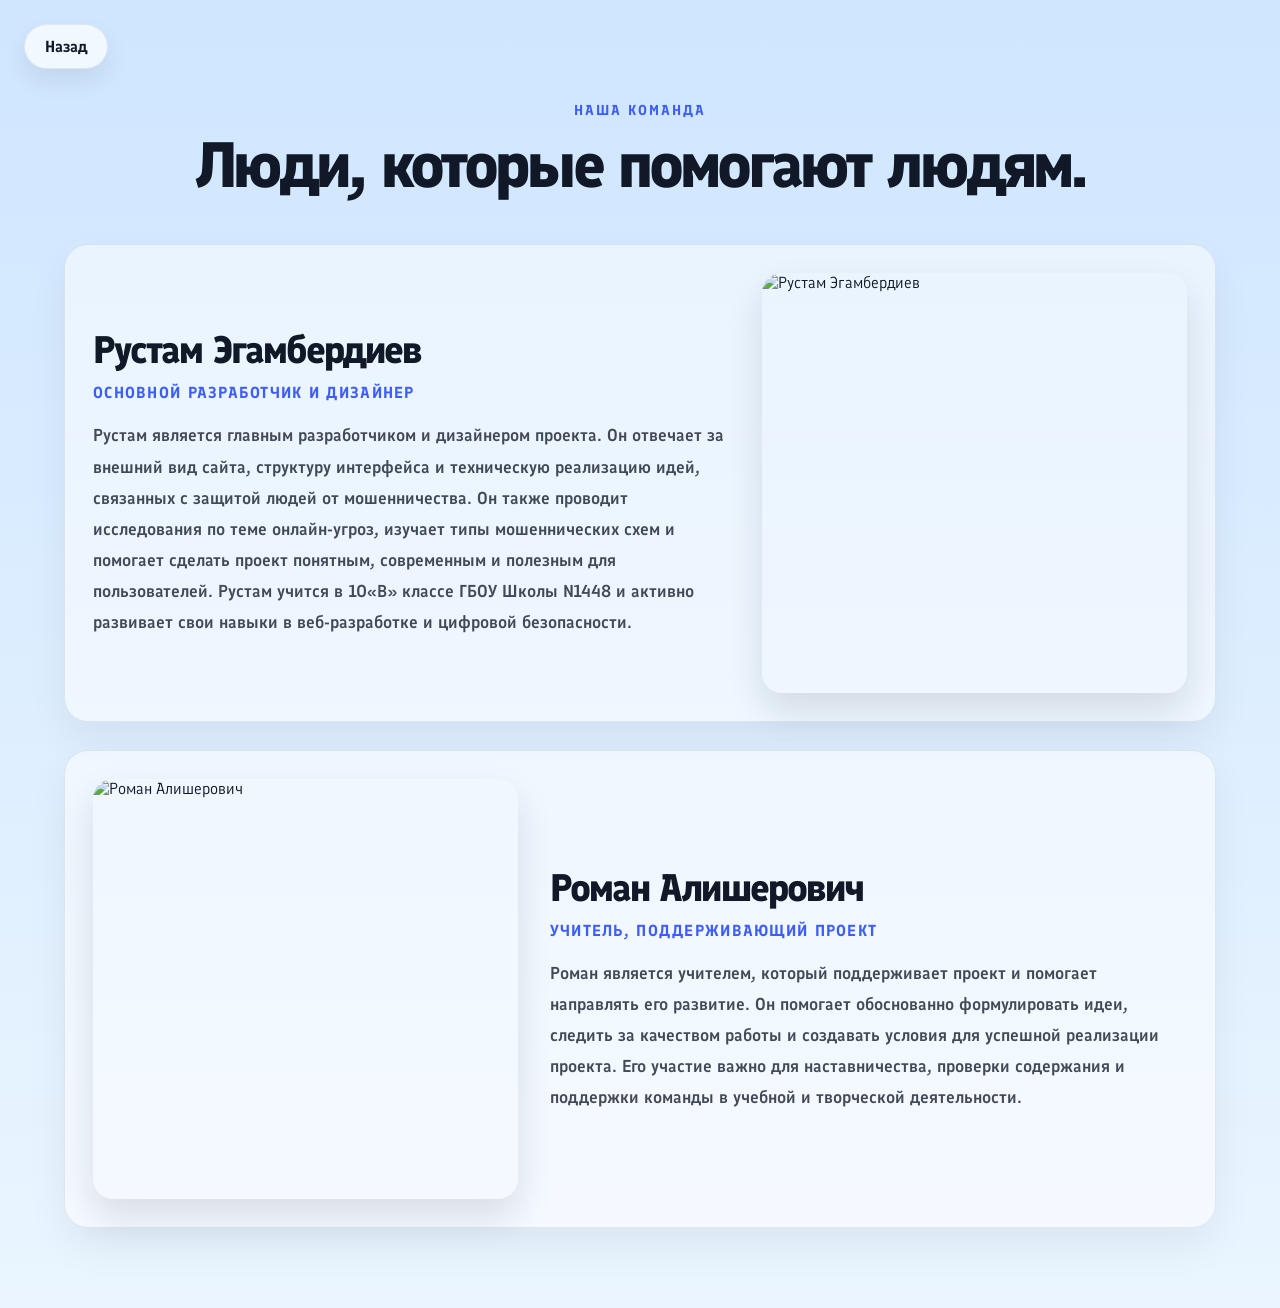
==== about.html @ c6524127 "v0.1" ====
<!DOCTYPE html>
<html lang="en">
<head>
    <meta charset="UTF-8">
    <meta name="viewport" content="width=device-width, initial-scale=1.0">
    <title>About us</title>
    <link rel="stylesheet" href="style.css">
    <link rel="shortcut icon" href="images/favicon.svg" type="image/x-icon">
    <style>
        body {
            margin: 0;
            min-height: 100vh;
            font-family: "MyFont", sans-serif;
            background: linear-gradient(180deg, #cfe6ff 0%, #eaf5ff 100%);
            color: #111827;
        }

        .topbar {
            position: absolute;
            top: 24px;
            left: 24px;
            z-index: 10;
        }

        .back-btn {
            display: inline-flex;
            align-items: center;
            justify-content: center;
            text-decoration: none;
            background: rgba(255,255,255,0.7);
            color: #111827;
            border: 1px solid rgba(17, 24, 39, 0.08);
            border-radius: 999px;
            padding: 12px 20px;
            font-weight: 700;
            box-shadow: 0 12px 24px rgba(17, 24, 39, 0.08);
        }

        .about-page {
            max-width: 1200px;
            margin: 0 auto;
            padding: 100px 24px 80px;
        }

        .about-header {
            text-align: center;
            margin-bottom: 48px;
        }

        .about-kicker {
            display: inline-block;
            font-size: 0.9rem;
            letter-spacing: 0.14em;
            text-transform: uppercase;
            color: #3d5dff;
            font-weight: 700;
            margin-bottom: 16px;
        }

        .about-title {
            font-size: clamp(2.5rem, 5vw, 5rem);
            font-weight: 800;
            letter-spacing: -0.06em;
            line-height: 0.95;
            margin: 0;
        }

        .team-list {
            display: grid;
            gap: 28px;
        }

        .person-card {
            display: grid;
            grid-template-columns: minmax(0, 1.2fr) minmax(260px, 0.8fr);
            gap: 32px;
            align-items: center;
            background: rgba(255,255,255,0.5);
            border: 1px solid rgba(17, 24, 39, 0.08);
            border-radius: 24px;
            padding: 28px;
            box-shadow: 0 18px 40px rgba(17, 24, 39, 0.06);
        }

        .person-card.reverse {
            grid-template-columns: minmax(260px, 0.8fr) minmax(0, 1.2fr);
        }

        .person-card .person-info {
            order: 1;
        }

        .person-card .person-photo {
            order: 2;
        }

        .person-card.reverse .person-info {
            order: 2;
        }

        .person-card.reverse .person-photo {
            order: 1;
        }

        .person-photo {
            width: 100%;
        }

        .person-photo img {
            display: block;
            width: 100%;
            height: 420px;
            object-fit: cover;
            border-radius: 20px;
            box-shadow: 0 18px 36px rgba(17, 24, 39, 0.12);
        }

        .person-info {
            display: flex;
            flex-direction: column;
            justify-content: center;
        }

        .person-name {
            font-size: clamp(2rem, 3vw, 3rem);
            font-weight: 800;
            letter-spacing: -0.05em;
            margin-bottom: 10px;
        }

        .person-role {
            font-size: 1rem;
            letter-spacing: 0.08em;
            text-transform: uppercase;
            color: #3d5dff;
            font-weight: 700;
            margin-bottom: 18px;
        }

        .person-text {
            font-size: 1.08rem;
            line-height: 1.8;
            color: rgba(17, 24, 39, 0.78);
            font-weight: 600;
        }

        @media (max-width: 760px) {
            .person-card,
            .person-card.reverse {
                grid-template-rows: 1fr;
            }

            .person-card.reverse .person-info,
            .person-card.reverse .person-photo {
                order: initial;
            }

            .person-photo img {
                height: 320px;
            }
        }
    </style>
</head>
<body>
    <div class="topbar">
        <a class="back-btn" href="index.html">Назад</a>
    </div>

    <main class="about-page">
        <header class="about-header">
            <div class="about-kicker">Наша команда</div>
            <h1 class="about-title">Люди, которые помогают людям.</h1>
        </header>

        <section class="team-list">
            <article class="person-card">
                <div class="person-info">
                    <div class="person-name">Рустам Эгамбердиев</div>
                    <div class="person-role">Основной разработчик и дизайнер</div>
                    <p class="person-text">
                        Рустам является главным разработчиком и дизайнером проекта. Он отвечает за внешний вид сайта, структуру интерфейса и техническую реализацию идей, связанных с защитой людей от мошенничества.
                        Он также проводит исследования по теме онлайн-угроз, изучает типы мошеннических схем и помогает сделать проект понятным, современным и полезным для пользователей.
                        Рустам учится в 10«В» классе ГБОУ Школы N1448 и активно развивает свои навыки в веб-разработке и цифровой безопасности.
                    </p>
                </div>
                <div class="person-photo">
                    <img src="https://images.unsplash.com/photo-1500648767791-00dcc994a43e?auto=format&fit=crop&w=900&q=80" alt="Рустам Эгамбердиев">
                </div>
            </article>

            <article class="person-card reverse">
                <div class="person-photo">
                    <img src="https://images.unsplash.com/photo-1494790108377-be9c29b29330?auto=format&fit=crop&w=900&q=80" alt="Роман Алишерович">
                </div>
                <div class="person-info">
                    <div class="person-name">Роман Алишерович</div>
                    <div class="person-role">Учитель, поддерживающий проект</div>
                    <p class="person-text">
                        Роман является учителем, который поддерживает проект и помогает направлять его развитие. Он помогает обоснованно формулировать идеи, следить за качеством работы и создавать условия для успешной реализации проекта.
                        Его участие важно для наставничества, проверки содержания и поддержки команды в учебной и творческой деятельности.
                    </p>
                </div>
            </article>
        </section>
    </main>
</body>
</html>
---- style.css ----
* {
    margin: 0;
    padding: 0;
    box-sizing: border-box;
}

body {
    font-family: "MyFont", sans-serif;
    background: linear-gradient(180deg, #cfe6ff 0%, #ddefff 100%);
    color: #111827;
}

.header {
    padding: 30px 20px 10px;
}

.header-container {
    max-width: 1200px;
    margin-inline: auto;
}

.header-nav {
    display: flex;
    justify-content: center;
    align-items: center;
}

.header-nav-list {
    display: flex;
    justify-content: center;
    align-items: center;
    list-style: none;
    gap: 24px;
    flex-wrap: wrap;
    font-weight: 700;
}

.header-nav-list a {
    text-decoration: none;
    color: #111;
    padding: 10px 18px;
    border-radius: 999px;
    background: rgba(255, 255, 255, 0.72);
    border: 1px solid rgba(17, 24, 39, 0.08);
    box-shadow: 0 10px 25px rgba(17, 24, 39, 0.06);
}

.hero {
    max-width: 1200px;
    margin: 40px auto 0;
    padding: 40px 20px 80px;
    display: grid;
    grid-template-columns: 1.05fr 1fr;
    gap: 48px;
    align-items: center;
}

.hero-content {
    display: flex;
    flex-direction: column;
    justify-content: center;
}

.hero-kicker {
    font-size: 1rem;
    letter-spacing: 0.14em;
    text-transform: uppercase;
    color: #5b5bd6;
    margin-bottom: 18px;
    font-weight: 700;
}

.hero h1 {
    font-size: clamp(3.2rem, 6vw, 7rem);
    line-height: 0.95;
    letter-spacing: -0.06em;
    font-weight: 800;
    max-width: 620px;
    margin-bottom: 22px;
}

.hero-text {
    font-size: 1.15rem;
    line-height: 1.8;
    color: rgba(17, 24, 39, 0.76);
    max-width: 520px;
    font-weight: 600;
}

.hero-visual {
    display: flex;
    justify-content: center;
    align-items: center;
}

.hero-visual img {
    width: min(100%, 560px);
    height: 400px;
    object-fit: cover;
    border-radius: 32px;
    box-shadow: 0 32px 80px rgba(35, 38, 86, 0.18);
}

.scam-definition {
    max-width: 1200px;
    margin: 0 auto 80px;
    padding: 0 20px;
    display: flex;
    flex-direction: column;
    gap: 18px;
}

.scam-definition-inner {
    background: rgba(255, 255, 255, 0.5);
    border: 1px solid rgba(17, 24, 39, 0.08);
    border-radius: 18px;
    padding: 20px 28px;
    box-shadow: 0 12px 30px rgba(17, 24, 39, 0.05);
}

.definition-block {
    display: flex;
    flex-direction: column;
    gap: 10px;
}

.term-row {
    display: flex;
    align-items: baseline;
    gap: 10px;
    flex-wrap: wrap;
}

.scam-definition .word,
.scam-definition .translation {
    font-size: clamp(1.4rem, 2vw, 2.2rem);
    font-weight: 800;
    color: #111827;
    line-height: 1;
}

.scam-definition .divider {
    font-size: 1.4rem;
    font-weight: 700;
    color: #5b5bd6;
    line-height: 1;
}

.scam-definition .meaning {
    font-size: 1.05rem;
    line-height: 1.6;
    color: rgba(17, 24, 39, 0.78);
    font-weight: 600;
    text-align: left;
}

.learn-more {
    align-self: flex-end;
    display: inline-block;
    text-decoration: none;
    color: #ffffff;
    background: #2d2d8f;
    border-radius: 999px;
    padding: 8px 14px;
    font-size: 0.78rem;
    font-weight: 700;
    letter-spacing: 0.02em;
    transition: transform 0.2s ease, opacity 0.2s ease;
}

.learn-more:hover {
    transform: translateY(-1px);
    opacity: 0.80;
}

@font-face {
    font-family: "MyFont";
    src: url("fonts/FinlandicaHeadline-VariableFont_wght.ttf") format("truetype");
}
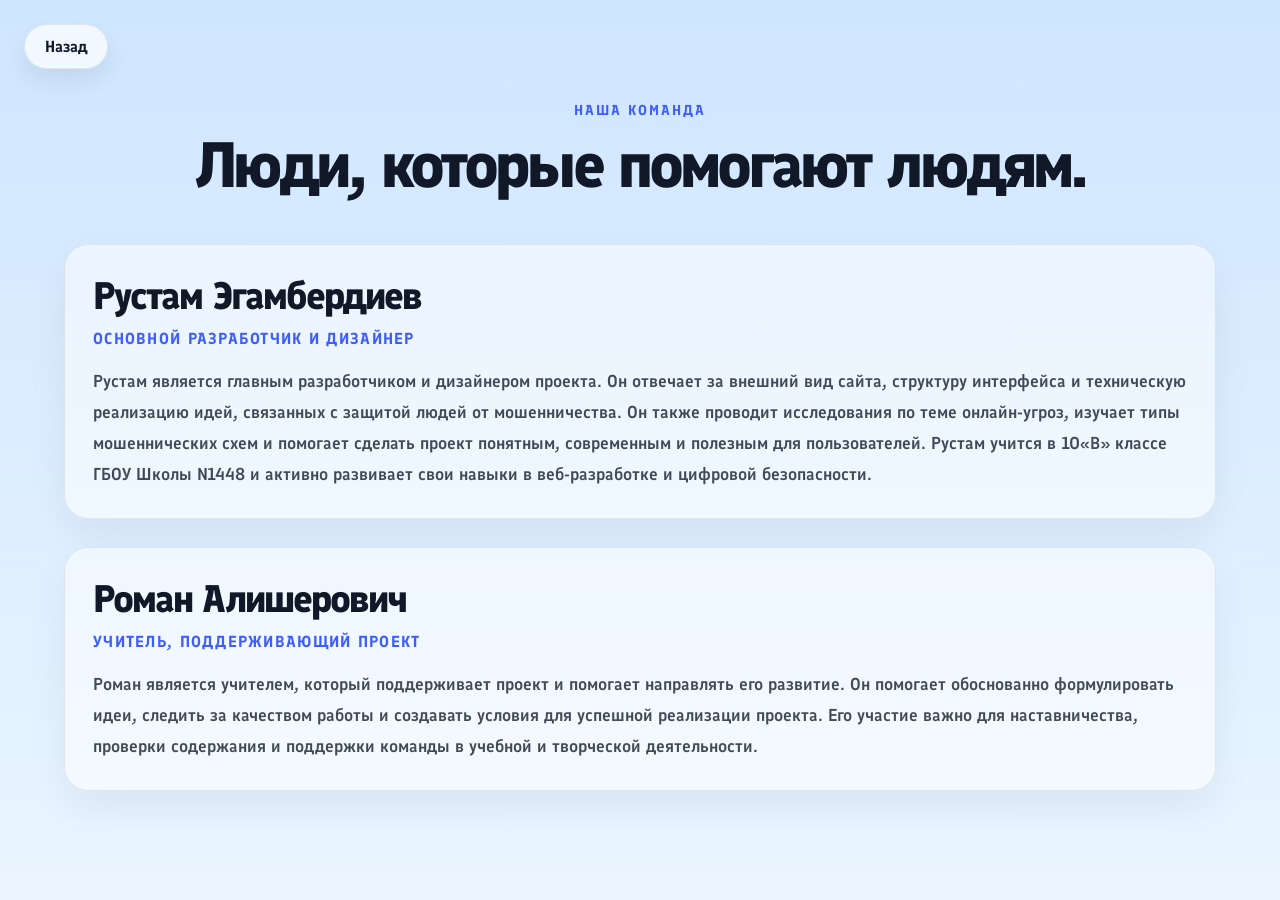
==== commit e7d1b3d8: "v0.2" ====
--- a/about.html
+++ b/about.html
@@ -71,48 +71,12 @@
         }
 
         .person-card {
-            display: grid;
-            grid-template-columns: minmax(0, 1.2fr) minmax(260px, 0.8fr);
-            gap: 32px;
-            align-items: center;
+            display: block;
             background: rgba(255,255,255,0.5);
             border: 1px solid rgba(17, 24, 39, 0.08);
             border-radius: 24px;
             padding: 28px;
             box-shadow: 0 18px 40px rgba(17, 24, 39, 0.06);
-        }
-
-        .person-card.reverse {
-            grid-template-columns: minmax(260px, 0.8fr) minmax(0, 1.2fr);
-        }
-
-        .person-card .person-info {
-            order: 1;
-        }
-
-        .person-card .person-photo {
-            order: 2;
-        }
-
-        .person-card.reverse .person-info {
-            order: 2;
-        }
-
-        .person-card.reverse .person-photo {
-            order: 1;
-        }
-
-        .person-photo {
-            width: 100%;
-        }
-
-        .person-photo img {
-            display: block;
-            width: 100%;
-            height: 420px;
-            object-fit: cover;
-            border-radius: 20px;
-            box-shadow: 0 18px 36px rgba(17, 24, 39, 0.12);
         }
 
         .person-info {
@@ -145,18 +109,48 @@
         }
 
         @media (max-width: 760px) {
-            .person-card,
-            .person-card.reverse {
-                grid-template-rows: 1fr;
+            .person-card {
+                gap: 20px;
+                padding: 18px;
+            }
+        }
+
+        @media (max-width: 480px) {
+            .topbar {
+                top: 16px;
+                left: 16px;
             }
 
-            .person-card.reverse .person-info,
-            .person-card.reverse .person-photo {
-                order: initial;
+            .about-page {
+                padding: 88px 16px 48px;
             }
 
-            .person-photo img {
-                height: 320px;
+            .about-header {
+                margin-bottom: 30px;
+            }
+
+            .about-title {
+                font-size: clamp(2.3rem, 11vw, 3.5rem);
+                line-height: 1;
+            }
+
+            .team-list {
+                gap: 18px;
+            }
+
+            .person-name {
+                font-size: clamp(1.8rem, 9vw, 2.5rem);
+                overflow-wrap: anywhere;
+            }
+
+            .person-role {
+                font-size: 0.85rem;
+                line-height: 1.5;
+            }
+
+            .person-text {
+                font-size: 1rem;
+                line-height: 1.65;
             }
         }
     </style>
@@ -183,15 +177,9 @@
                         Рустам учится в 10«В» классе ГБОУ Школы N1448 и активно развивает свои навыки в веб-разработке и цифровой безопасности.
                     </p>
                 </div>
-                <div class="person-photo">
-                    <img src="https://images.unsplash.com/photo-1500648767791-00dcc994a43e?auto=format&fit=crop&w=900&q=80" alt="Рустам Эгамбердиев">
-                </div>
             </article>
 
-            <article class="person-card reverse">
-                <div class="person-photo">
-                    <img src="https://images.unsplash.com/photo-1494790108377-be9c29b29330?auto=format&fit=crop&w=900&q=80" alt="Роман Алишерович">
-                </div>
+            <article class="person-card">
                 <div class="person-info">
                     <div class="person-name">Роман Алишерович</div>
                     <div class="person-role">Учитель, поддерживающий проект</div>
--- a/style.css
+++ b/style.css
@@ -173,6 +173,94 @@
     opacity: 0.80;
 }
 
+@media (max-width: 760px) {
+    .header {
+        padding: 20px 16px 0;
+    }
+
+    .header-nav-list {
+        gap: 10px;
+    }
+
+    .header-nav-list a {
+        display: inline-block;
+        padding: 10px 12px;
+        font-size: 0.9rem;
+    }
+
+    .hero {
+        grid-template-columns: 1fr;
+        gap: 28px;
+        margin-top: 20px;
+        padding: 32px 20px 48px;
+    }
+
+    .hero-kicker {
+        font-size: 0.8rem;
+        line-height: 1.5;
+        letter-spacing: 0.1em;
+        margin-bottom: 14px;
+    }
+
+    .hero h1 {
+        font-size: clamp(2.8rem, 12vw, 4.5rem);
+        line-height: 0.98;
+        margin-bottom: 18px;
+    }
+
+    .hero-text {
+        font-size: 1rem;
+        line-height: 1.65;
+    }
+
+    .hero-visual img {
+        width: 100%;
+        height: clamp(220px, 68vw, 360px);
+        border-radius: 22px;
+    }
+
+    .scam-definition {
+        gap: 12px;
+        margin-bottom: 48px;
+        padding-inline: 16px;
+    }
+
+    .scam-definition-inner {
+        padding: 18px;
+        border-radius: 14px;
+    }
+
+    .scam-definition .word,
+    .scam-definition .translation {
+        font-size: clamp(1.25rem, 6vw, 1.8rem);
+    }
+
+    .scam-definition .meaning {
+        font-size: 0.98rem;
+        line-height: 1.55;
+    }
+
+    .learn-more {
+        min-height: 40px;
+        padding: 10px 14px;
+    }
+}
+
+@media (max-width: 380px) {
+    .header-nav-list {
+        gap: 8px;
+    }
+
+    .header-nav-list a {
+        padding: 9px 10px;
+        font-size: 0.85rem;
+    }
+
+    .term-row {
+        gap: 7px;
+    }
+}
+
 @font-face {
     font-family: "MyFont";
     src: url("fonts/FinlandicaHeadline-VariableFont_wght.ttf") format("truetype");
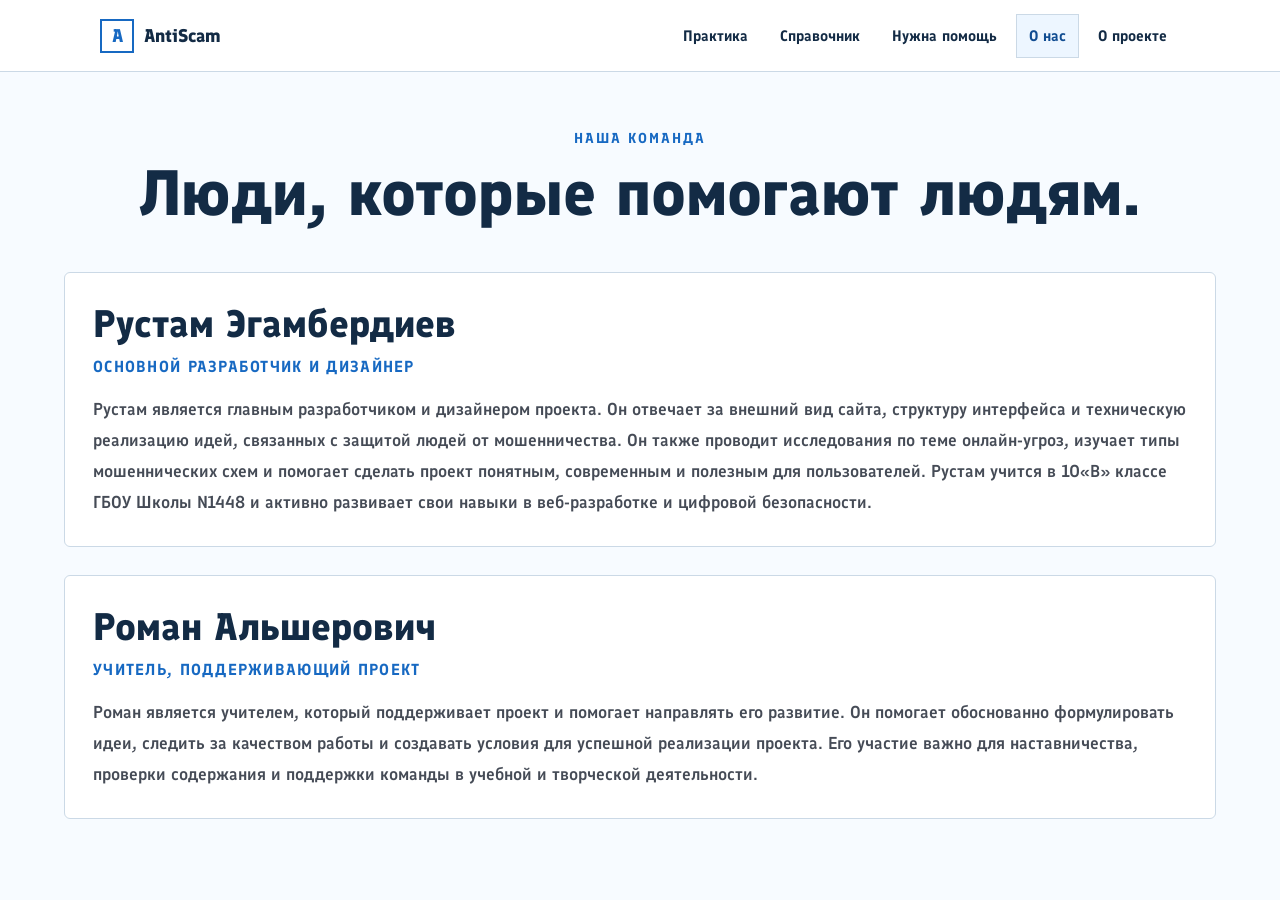
==== commit 567decbe: "v2" ====
--- a/about.html
+++ b/about.html
@@ -1,9 +1,9 @@
 <!DOCTYPE html>
-<html lang="en">
+<html lang="ru">
 <head>
     <meta charset="UTF-8">
     <meta name="viewport" content="width=device-width, initial-scale=1.0">
-    <title>About us</title>
+    <title>О нас — AntiScam</title>
     <link rel="stylesheet" href="style.css">
     <link rel="shortcut icon" href="images/favicon.svg" type="image/x-icon">
     <style>
@@ -11,15 +11,17 @@
             margin: 0;
             min-height: 100vh;
             font-family: "MyFont", sans-serif;
-            background: linear-gradient(180deg, #cfe6ff 0%, #eaf5ff 100%);
+            background: #f7fbff;
             color: #111827;
         }
 
         .topbar {
-            position: absolute;
-            top: 24px;
-            left: 24px;
+            position: sticky;
+            top: 0;
             z-index: 10;
+            padding: 12px 24px;
+            border-bottom: 1px solid #cbd9e6;
+            background: rgba(255, 255, 255, 0.97);
         }
 
         .back-btn {
@@ -27,19 +29,18 @@
             align-items: center;
             justify-content: center;
             text-decoration: none;
-            background: rgba(255,255,255,0.7);
+            background: #ffffff;
             color: #111827;
-            border: 1px solid rgba(17, 24, 39, 0.08);
-            border-radius: 999px;
-            padding: 12px 20px;
+            border: 1px solid #cbd9e6;
+            border-radius: 6px;
+            padding: 10px 16px;
             font-weight: 700;
-            box-shadow: 0 12px 24px rgba(17, 24, 39, 0.08);
         }
 
         .about-page {
             max-width: 1200px;
             margin: 0 auto;
-            padding: 100px 24px 80px;
+            padding: 56px 24px 80px;
         }
 
         .about-header {
@@ -52,7 +53,7 @@
             font-size: 0.9rem;
             letter-spacing: 0.14em;
             text-transform: uppercase;
-            color: #3d5dff;
+            color: #1769c2;
             font-weight: 700;
             margin-bottom: 16px;
         }
@@ -60,7 +61,7 @@
         .about-title {
             font-size: clamp(2.5rem, 5vw, 5rem);
             font-weight: 800;
-            letter-spacing: -0.06em;
+            letter-spacing: 0;
             line-height: 0.95;
             margin: 0;
         }
@@ -72,11 +73,10 @@
 
         .person-card {
             display: block;
-            background: rgba(255,255,255,0.5);
-            border: 1px solid rgba(17, 24, 39, 0.08);
-            border-radius: 24px;
+            background: #ffffff;
+            border: 1px solid #cbd9e6;
+            border-radius: 6px;
             padding: 28px;
-            box-shadow: 0 18px 40px rgba(17, 24, 39, 0.06);
         }
 
         .person-info {
@@ -88,7 +88,7 @@
         .person-name {
             font-size: clamp(2rem, 3vw, 3rem);
             font-weight: 800;
-            letter-spacing: -0.05em;
+            letter-spacing: 0;
             margin-bottom: 10px;
         }
 
@@ -96,7 +96,7 @@
             font-size: 1rem;
             letter-spacing: 0.08em;
             text-transform: uppercase;
-            color: #3d5dff;
+            color: #1769c2;
             font-weight: 700;
             margin-bottom: 18px;
         }
@@ -117,12 +117,11 @@
 
         @media (max-width: 480px) {
             .topbar {
-                top: 16px;
-                left: 16px;
+                padding-inline: 16px;
             }
 
             .about-page {
-                padding: 88px 16px 48px;
+                padding: 36px 16px 48px;
             }
 
             .about-header {
@@ -144,21 +143,31 @@
             }
 
             .person-role {
-                font-size: 0.85rem;
+                font-size: 1rem;
                 line-height: 1.5;
             }
 
             .person-text {
-                font-size: 1rem;
-                line-height: 1.65;
+                font-size: 1.15rem;
+                line-height: 1.75;
             }
         }
     </style>
 </head>
-<body>
-    <div class="topbar">
-        <a class="back-btn" href="index.html">Назад</a>
-    </div>
+<body class="home-page">
+    <header class="site-header">
+        <a class="brand" href="index.html#intro" aria-label="AntiScam — на главную">
+            <span class="brand-mark" aria-hidden="true">A</span>
+            <span>AntiScam</span>
+        </a>
+        <nav class="site-nav" aria-label="Основная навигация">
+            <a href="practice.html">Практика</a>
+            <a href="handbook.html">Справочник</a>
+            <a href="help.html">Нужна помощь</a>
+            <a href="about.html" aria-current="page">О нас</a>
+            <a href="project.html">О проекте</a>
+        </nav>
+    </header>
 
     <main class="about-page">
         <header class="about-header">
@@ -181,7 +190,7 @@
 
             <article class="person-card">
                 <div class="person-info">
-                    <div class="person-name">Роман Алишерович</div>
+                    <div class="person-name">Роман Альшерович</div>
                     <div class="person-role">Учитель, поддерживающий проект</div>
                     <p class="person-text">
                         Роман является учителем, который поддерживает проект и помогает направлять его развитие. Он помогает обоснованно формулировать идеи, следить за качеством работы и создавать условия для успешной реализации проекта.
@@ -191,5 +200,6 @@
             </article>
         </section>
     </main>
+    <script src="script.js" defer></script>
 </body>
 </html>
--- a/style.css
+++ b/style.css
@@ -173,6 +173,171 @@
     opacity: 0.80;
 }
 
+.safety-carousel {
+    max-width: 1000px;
+    margin: 0 auto 88px;
+    padding: 0 20px;
+}
+
+.safety-heading {
+    margin-bottom: 24px;
+}
+
+.safety-kicker {
+    margin-bottom: 8px;
+    color: #2d2d8f;
+    font-size: 0.9rem;
+    font-weight: 700;
+    letter-spacing: 0.1em;
+    text-transform: uppercase;
+}
+
+.safety-heading h2 {
+    max-width: 700px;
+    font-size: clamp(2rem, 4vw, 3.5rem);
+    line-height: 1.05;
+    font-weight: 800;
+}
+
+.carousel {
+    display: grid;
+    grid-template-columns: 52px minmax(0, 1fr) 52px;
+    gap: 16px;
+    align-items: center;
+}
+
+.carousel-viewport {
+    min-width: 0;
+    border-radius: 20px;
+    outline-offset: 4px;
+    touch-action: pan-y;
+}
+
+.carousel-card {
+    min-height: 290px;
+    padding: 32px 36px;
+    border: 1px solid rgba(17, 24, 39, 0.08);
+    border-radius: 20px;
+    background: rgba(255, 255, 255, 0.82);
+    box-shadow: 0 18px 40px rgba(17, 24, 39, 0.08);
+}
+
+.carousel-card[hidden] {
+    display: none;
+}
+
+.card-category {
+    margin-bottom: 18px;
+    color: #2d2d8f;
+    font-size: 0.9rem;
+    font-weight: 800;
+    letter-spacing: 0.1em;
+    text-transform: uppercase;
+}
+
+.carousel-card h3 {
+    max-width: 680px;
+    margin-bottom: 14px;
+    font-size: clamp(1.8rem, 3vw, 2.6rem);
+    line-height: 1.1;
+    font-weight: 800;
+}
+
+.card-copy,
+.card-action {
+    max-width: 700px;
+    font-size: 1.1rem;
+    line-height: 1.65;
+    color: rgba(17, 24, 39, 0.82);
+}
+
+.card-action {
+    margin-top: 14px;
+}
+
+.card-action strong {
+    color: #111827;
+}
+
+.carousel-arrow {
+    display: grid;
+    place-items: center;
+    width: 52px;
+    aspect-ratio: 1;
+    border: 1px solid rgba(17, 24, 39, 0.12);
+    border-radius: 50%;
+    background: rgba(255, 255, 255, 0.8);
+    color: #172554;
+    cursor: pointer;
+    box-shadow: 0 8px 20px rgba(17, 24, 39, 0.08);
+    transition: background-color 0.2s ease, transform 0.2s ease;
+}
+
+.carousel-arrow span {
+    font-family: Arial, sans-serif;
+    font-size: 1.7rem;
+    line-height: 1;
+}
+
+.carousel-arrow:hover {
+    transform: translateY(-2px);
+    background: #ffffff;
+}
+
+.carousel-arrow:focus-visible,
+.carousel-dot:focus-visible,
+.carousel-viewport:focus-visible {
+    outline: 3px solid #2d2d8f;
+}
+
+.carousel-footer {
+    display: flex;
+    flex-direction: column;
+    align-items: center;
+    gap: 8px;
+    margin-top: 18px;
+}
+
+.carousel-dots {
+    display: flex;
+    align-items: center;
+    justify-content: center;
+    gap: 12px;
+}
+
+.carousel-dot {
+    width: 12px;
+    height: 12px;
+    padding: 0;
+    border: 0;
+    border-radius: 999px;
+    background: rgba(45, 45, 143, 0.32);
+    cursor: pointer;
+    transition: width 0.2s ease, background-color 0.2s ease;
+}
+
+.carousel-dot.is-active {
+    width: 28px;
+    background: #2d2d8f;
+}
+
+.carousel-status {
+    color: rgba(17, 24, 39, 0.7);
+    font-size: 0.9rem;
+}
+
+.visually-hidden {
+    position: absolute;
+    width: 1px;
+    height: 1px;
+    padding: 0;
+    margin: -1px;
+    overflow: hidden;
+    clip: rect(0, 0, 0, 0);
+    white-space: nowrap;
+    border: 0;
+}
+
 @media (max-width: 760px) {
     .header {
         padding: 20px 16px 0;
@@ -184,8 +349,8 @@
 
     .header-nav-list a {
         display: inline-block;
-        padding: 10px 12px;
-        font-size: 0.9rem;
+        padding: 11px 13px;
+        font-size: 1rem;
     }
 
     .hero {
@@ -196,7 +361,7 @@
     }
 
     .hero-kicker {
-        font-size: 0.8rem;
+        font-size: 0.95rem;
         line-height: 1.5;
         letter-spacing: 0.1em;
         margin-bottom: 14px;
@@ -209,8 +374,8 @@
     }
 
     .hero-text {
-        font-size: 1rem;
-        line-height: 1.65;
+        font-size: 1.2rem;
+        line-height: 1.7;
     }
 
     .hero-visual img {
@@ -232,17 +397,90 @@
 
     .scam-definition .word,
     .scam-definition .translation {
-        font-size: clamp(1.25rem, 6vw, 1.8rem);
+        font-size: clamp(1.45rem, 6.5vw, 1.9rem);
     }
 
     .scam-definition .meaning {
-        font-size: 0.98rem;
-        line-height: 1.55;
+        font-size: 1.12rem;
+        line-height: 1.65;
     }
 
     .learn-more {
-        min-height: 40px;
-        padding: 10px 14px;
+        min-height: 44px;
+        padding: 11px 15px;
+        font-size: 0.95rem;
+    }
+
+    .safety-carousel {
+        margin-bottom: 56px;
+        padding-inline: 16px;
+    }
+
+    .safety-heading {
+        margin-bottom: 18px;
+    }
+
+    .safety-kicker {
+        font-size: 0.85rem;
+        line-height: 1.5;
+    }
+
+    .safety-heading h2 {
+        font-size: clamp(2rem, 9vw, 2.8rem);
+        line-height: 1.08;
+    }
+
+    .carousel {
+        grid-template-columns: 40px minmax(0, 1fr) 40px;
+        gap: 8px;
+    }
+
+    .carousel-arrow {
+        width: 40px;
+    }
+
+    .carousel-arrow span {
+        font-size: 1.4rem;
+    }
+
+    .carousel-card {
+        min-height: 330px;
+        padding: 24px 20px;
+        border-radius: 16px;
+    }
+
+    .card-category {
+        margin-bottom: 14px;
+        font-size: 0.85rem;
+    }
+
+    .carousel-card h3 {
+        font-size: clamp(1.55rem, 7vw, 2rem);
+        line-height: 1.15;
+    }
+
+    .card-copy,
+    .card-action {
+        font-size: 1.15rem;
+        line-height: 1.6;
+    }
+
+    .carousel-dots {
+        gap: 14px;
+        min-height: 32px;
+    }
+
+    .carousel-dot {
+        width: 14px;
+        height: 14px;
+    }
+
+    .carousel-dot.is-active {
+        width: 30px;
+    }
+
+    .carousel-status {
+        font-size: 0.95rem;
     }
 }
 
@@ -252,16 +490,1178 @@
     }
 
     .header-nav-list a {
-        padding: 9px 10px;
-        font-size: 0.85rem;
+        padding: 10px 11px;
+        font-size: 0.95rem;
     }
 
     .term-row {
         gap: 7px;
+    }
+
+    .carousel {
+        grid-template-columns: 34px minmax(0, 1fr) 34px;
+        gap: 6px;
+    }
+
+    .carousel-arrow {
+        width: 34px;
+    }
+
+    .carousel-card {
+        padding: 22px 16px;
     }
 }
 
 @font-face {
     font-family: "MyFont";
     src: url("fonts/FinlandicaHeadline-VariableFont_wght.ttf") format("truetype");
+}
+
+:root {
+    color-scheme: light;
+    --ink: #132b45;
+    --muted: #456078;
+    --blue: #1769c2;
+    --blue-dark: #104c91;
+    --blue-pale: #edf6ff;
+    --line: #cbd9e6;
+    --white: #ffffff;
+    --page-width: 1080px;
+}
+
+html {
+    scroll-behavior: smooth;
+    scroll-padding-top: 88px;
+}
+
+.home-page {
+    min-width: 320px;
+    background: #f7fbff;
+    color: var(--ink);
+    font-family: "MyFont", Arial, sans-serif;
+}
+
+.home-page [hidden] {
+    display: none !important;
+}
+
+.site-header {
+    position: sticky;
+    top: 0;
+    z-index: 20;
+    display: flex;
+    align-items: center;
+    justify-content: space-between;
+    gap: 24px;
+    min-height: 72px;
+    padding: 10px max(24px, calc((100vw - var(--page-width)) / 2));
+    border-bottom: 1px solid var(--line);
+    background: rgba(255, 255, 255, 0.97);
+}
+
+.brand,
+.footer-brand {
+    display: inline-flex;
+    align-items: center;
+    gap: 10px;
+    color: var(--ink);
+    font-size: 1.15rem;
+    font-weight: 800;
+    text-decoration: none;
+    white-space: nowrap;
+}
+
+.brand-mark,
+.intro-mark {
+    display: grid;
+    place-items: center;
+    width: 34px;
+    aspect-ratio: 1;
+    border: 2px solid var(--blue);
+    color: var(--blue);
+    font-weight: 800;
+}
+
+.site-nav {
+    display: flex;
+    align-items: center;
+    gap: 6px;
+    overflow-x: auto;
+    scrollbar-width: thin;
+}
+
+.site-nav a {
+    display: inline-flex;
+    align-items: center;
+    min-height: 44px;
+    padding: 8px 12px;
+    border: 1px solid transparent;
+    color: var(--ink);
+    font-size: 0.95rem;
+    font-weight: 700;
+    text-decoration: none;
+    white-space: nowrap;
+    transition: color 180ms ease, background-color 180ms ease, border-color 180ms ease;
+}
+
+.site-nav a:hover,
+.site-nav a:focus-visible {
+    border-color: var(--line);
+    background: var(--blue-pale);
+    outline: none;
+}
+
+.site-nav a[aria-current="page"] {
+    border-color: var(--line);
+    background: var(--blue-pale);
+    color: var(--blue-dark);
+}
+
+.page-content {
+    overflow: clip;
+}
+
+.page-section {
+    max-width: var(--page-width);
+    margin-inline: auto;
+    padding: 76px 24px;
+    scroll-margin-top: 82px;
+}
+
+.reveal-ready {
+    opacity: 0;
+    transform: translateY(14px);
+    transition: opacity 460ms ease, transform 460ms cubic-bezier(0.2, 0.7, 0.2, 1);
+}
+
+.reveal-ready.is-visible {
+    opacity: 1;
+    transform: translateY(0);
+}
+
+.section-index {
+    margin-bottom: 20px;
+    color: var(--blue-dark);
+    font-size: 0.85rem;
+    font-weight: 800;
+    letter-spacing: 0.08em;
+    text-transform: uppercase;
+}
+
+.page-section h2 {
+    max-width: 800px;
+    margin-bottom: 16px;
+    font-size: clamp(2rem, 4vw, 3.25rem);
+    line-height: 1.08;
+    font-weight: 800;
+}
+
+.section-intro,
+.section-lead {
+    max-width: 720px;
+    color: var(--muted);
+    font-size: 1.15rem;
+    line-height: 1.7;
+}
+
+.intro-section {
+    display: flex;
+    min-height: min(660px, calc(100svh - 72px));
+    flex-direction: column;
+    align-items: flex-start;
+    justify-content: center;
+    padding-block: 84px;
+}
+
+.intro-brand {
+    display: flex;
+    align-items: center;
+    gap: 14px;
+    margin-bottom: 28px;
+    color: var(--blue-dark);
+    font-size: 1.35rem;
+    font-weight: 800;
+}
+
+.intro-mark {
+    width: 54px;
+    font-size: 1.5rem;
+}
+
+.intro-section h1 {
+    max-width: 820px;
+    margin-bottom: 22px;
+    font-size: clamp(3rem, 8vw, 6.3rem);
+    line-height: 0.98;
+    font-weight: 800;
+}
+
+.intro-section .section-lead {
+    margin-bottom: 28px;
+}
+
+.button {
+    display: inline-flex;
+    align-items: center;
+    justify-content: center;
+    gap: 12px;
+    min-height: 48px;
+    padding: 12px 18px;
+    border: 1px solid var(--blue);
+    border-radius: 6px;
+    font: inherit;
+    font-weight: 800;
+    text-align: center;
+    text-decoration: none;
+    cursor: pointer;
+    transition: color 180ms ease, background-color 180ms ease, border-color 180ms ease, transform 180ms ease;
+}
+
+.button-primary {
+    background: var(--blue);
+    color: var(--white);
+}
+
+.button-primary:hover,
+.button-primary:focus-visible {
+    border-color: var(--blue-dark);
+    background: var(--blue-dark);
+}
+
+.button-quiet {
+    background: var(--white);
+    color: var(--blue-dark);
+}
+
+.quick-check-section,
+.schemes-section,
+.psychology-section {
+    border-top: 1px solid var(--line);
+}
+
+.quick-check-section {
+    max-width: none;
+    padding-inline: max(24px, calc((100vw - var(--page-width)) / 2));
+    background: var(--white);
+}
+
+.quiz-panel {
+    max-width: 800px;
+    margin-top: 28px;
+    padding: 28px;
+    border: 1px solid var(--line);
+    border-radius: 6px;
+    background: #fbfdff;
+}
+
+.quiz-count,
+.scenario-label {
+    margin-bottom: 12px;
+    color: var(--blue-dark);
+    font-size: 0.85rem;
+    font-weight: 800;
+    letter-spacing: 0.08em;
+    text-transform: uppercase;
+}
+
+.quiz-question {
+    margin-bottom: 18px;
+    font-size: 1.35rem;
+    line-height: 1.35;
+}
+
+.quiz-options,
+.rehearsal-options {
+    display: grid;
+    gap: 10px;
+}
+
+.choice-button {
+    width: 100%;
+    min-height: 52px;
+    padding: 13px 15px;
+    border: 1px solid var(--line);
+    border-radius: 6px;
+    background: var(--white);
+    color: var(--ink);
+    font: inherit;
+    line-height: 1.5;
+    text-align: left;
+    cursor: pointer;
+    transition: border-color 180ms ease, background-color 180ms ease;
+}
+
+.choice-button:hover:not(:disabled),
+.choice-button:focus-visible {
+    border-color: var(--blue);
+    background: var(--blue-pale);
+    outline: none;
+}
+
+.choice-button.is-selected {
+    border-color: var(--blue);
+    background: #e6f2ff;
+}
+
+.choice-button.is-correct {
+    border-color: #1c7d57;
+    background: #effaf5;
+}
+
+.choice-button.is-wrong {
+    border-color: #ba5b35;
+    background: #fff5f0;
+}
+
+.choice-button:disabled {
+    cursor: default;
+}
+
+.quiz-feedback,
+.spot-feedback,
+.rehearsal-feedback {
+    min-height: 1.6em;
+    margin-top: 16px;
+    color: var(--blue-dark);
+    font-weight: 700;
+    line-height: 1.5;
+}
+
+.quiz-controls {
+    display: flex;
+    align-items: center;
+    justify-content: space-between;
+    gap: 16px;
+    margin-top: 10px;
+}
+
+.quiz-score {
+    color: var(--muted);
+    font-size: 0.95rem;
+    font-weight: 700;
+}
+
+.quiz-result {
+    display: grid;
+    grid-template-columns: 68px minmax(0, 1fr);
+    gap: 18px;
+    margin-top: 24px;
+    padding: 22px;
+    border: 1px solid var(--line);
+    border-left: 6px solid;
+    background: var(--white);
+    animation: result-enter 360ms ease both;
+}
+
+.quiz-result.is-failed {
+    border-left-color: #c43d45;
+    background: #fff7f6;
+}
+
+.quiz-result.is-passed {
+    border-left-color: #188452;
+    background: #f4fbf7;
+}
+
+.result-icon {
+    display: grid;
+    width: 64px;
+    height: 64px;
+    place-items: center;
+    border: 1px solid currentColor;
+    border-radius: 12px;
+    font-size: 2rem;
+}
+
+.is-failed .result-icon {
+    color: #b4232d;
+    background: #fde7e5;
+}
+
+.is-passed .result-icon {
+    color: #147447;
+    background: #e1f4e9;
+}
+
+.result-copy h3 {
+    margin-bottom: 8px;
+    font-size: 1.35rem;
+    line-height: 1.3;
+}
+
+.result-copy p {
+    color: var(--muted);
+    line-height: 1.6;
+}
+
+.result-score {
+    margin-top: 8px;
+    color: var(--ink) !important;
+    font-weight: 800;
+}
+
+.result-actions {
+    display: flex;
+    grid-column: 2;
+    flex-wrap: wrap;
+    gap: 10px;
+}
+.quiz-result-dialog {
+    position: relative;
+    width: min(540px, calc(100% - 24px));
+    margin: auto;
+    padding: 16px;
+    overflow: visible;
+    border: 1px solid var(--line);
+    border-radius: 8px;
+    background: var(--white);
+    color: var(--ink);
+    box-shadow: 0 24px 80px rgba(19, 43, 69, 0.26);
+}
+
+html.quiz-modal-open,
+body.quiz-modal-open {
+    overflow: hidden;
+    overscroll-behavior: none;
+}
+.quiz-result-dialog::backdrop {
+    background: rgba(15, 35, 55, 0.62);
+    animation: backdrop-enter 180ms ease both;
+}
+.result-close {
+    position: absolute;
+    top: 8px;
+    right: 8px;
+    z-index: 1;
+    width: 44px;
+    height: 44px;
+    border: 1px solid var(--line);
+    border-radius: 6px;
+    background: var(--white);
+    color: var(--ink);
+    font: inherit;
+    font-size: 1.5rem;
+    cursor: pointer;
+}
+.result-close:hover,
+.result-close:focus-visible {
+    background: var(--blue-pale);
+}
+.quiz-result-dialog .quiz-result {
+    margin: 34px 0 0;
+    padding: 16px;
+    border-radius: 6px;
+}
+
+.quiz-review {
+    margin-top: 24px;
+    padding-top: 20px;
+    border-top: 1px solid var(--line);
+    animation: unfold 260ms ease both;
+}
+
+.quiz-review > h3 {
+    margin-bottom: 16px;
+    font-size: 1.35rem;
+}
+
+.quiz-review-heading {
+    margin-bottom: 14px;
+    font-size: 1.25rem;
+}
+
+.review-navigation {
+    display: flex;
+    flex-wrap: wrap;
+    gap: 8px;
+    margin-bottom: 18px;
+}
+
+.review-nav-button {
+    position: relative;
+    display: grid;
+    flex: 0 0 44px;
+    width: 44px;
+    height: 44px;
+    place-items: center;
+    border: 1px solid var(--line);
+    border-radius: 6px;
+    background: var(--white);
+    color: var(--ink);
+    font: inherit;
+    font-weight: 800;
+    cursor: pointer;
+    transition: transform 160ms ease, background-color 160ms ease, border-color 160ms ease;
+}
+
+.review-nav-button[aria-current="true"] {
+    border-color: var(--blue-dark);
+    background: var(--blue);
+    color: var(--white);
+    outline: 2px solid var(--blue);
+    outline-offset: 1px;
+}
+
+.review-nav-button.is-correct::after,
+.review-nav-button.is-wrong::after {
+    position: absolute;
+    right: 3px;
+    bottom: 3px;
+    width: 6px;
+    height: 6px;
+    border: 1px solid var(--white);
+    border-radius: 50%;
+    content: "";
+}
+
+.review-nav-button.is-correct::after {
+    background: #188452;
+}
+
+.review-nav-button.is-wrong::after {
+    background: #c43d45;
+}
+
+.review-nav-button:hover {
+    transform: translateY(-2px);
+}
+
+.review-question-title {
+    margin-bottom: 16px;
+    font-size: 1.3rem;
+    line-height: 1.4;
+}
+
+.review-options {
+    display: grid;
+    gap: 10px;
+}
+
+.review-option {
+    display: flex;
+    align-items: flex-start;
+    justify-content: space-between;
+    gap: 14px;
+    padding: 13px 15px;
+    border: 1px solid;
+    border-radius: 6px;
+    line-height: 1.5;
+}
+
+.review-option.is-correct {
+    border-color: #188452;
+    background: #e7f6ec;
+    color: #12663f;
+}
+
+.review-option.is-wrong {
+    border-color: #c43d45;
+    background: #fff0ef;
+    color: #a72c35;
+}
+
+.review-option strong {
+    flex: 0 0 auto;
+    font-size: 0.82rem;
+    white-space: nowrap;
+}
+
+.review-explanation {
+    margin: 18px 0;
+    padding: 14px 16px;
+    border-left: 4px solid var(--blue);
+    border-radius: 0 6px 6px 0;
+    background: var(--blue-pale);
+    color: var(--muted);
+    line-height: 1.6;
+}
+
+.rule-section {
+    max-width: none;
+    padding-inline: max(24px, calc((100vw - var(--page-width)) / 2));
+    background: #e6f2ff;
+}
+
+.rule-eyebrow {
+    margin-bottom: 8px;
+    color: var(--blue-dark);
+    font-size: 1.15rem;
+    font-weight: 800;
+}
+
+.rule-section h2 {
+    margin-bottom: 12px;
+    color: #0c4078;
+    font-size: clamp(3.5rem, 11vw, 8rem);
+}
+
+.rule-section > p:last-child {
+    max-width: 760px;
+    color: #284963;
+    font-size: 1.2rem;
+    line-height: 1.7;
+}
+
+.scheme-grid {
+    display: grid;
+    grid-template-columns: repeat(3, minmax(0, 1fr));
+    gap: 16px;
+    margin-top: 28px;
+}
+
+.schemes-section .scheme-grid {
+    grid-template-columns: minmax(0, 1fr);
+    gap: 12px;
+}
+
+.scheme-card {
+    display: flex;
+    min-height: 0;
+    flex-direction: column;
+    align-items: flex-start;
+    padding: 22px;
+    border: 1px solid var(--line);
+    border-radius: 6px;
+    background: var(--white);
+    transition: border-color 180ms ease, background-color 180ms ease;
+}
+
+.scheme-number {
+    margin-bottom: 8px;
+    color: var(--blue);
+    font-size: 0.9rem;
+    font-weight: 800;
+}
+
+.scheme-card h3 {
+    margin-bottom: 8px;
+    font-size: 1.4rem;
+}
+
+.scheme-card > p:not(.scheme-number) {
+    margin-bottom: 12px;
+    color: var(--muted);
+    line-height: 1.6;
+}
+
+.text-button {
+    display: inline-flex;
+    align-items: center;
+    gap: 8px;
+    min-height: 44px;
+    margin-top: auto;
+    padding: 8px 0;
+    border: 0;
+    background: transparent;
+    color: var(--blue-dark);
+    font: inherit;
+    font-weight: 800;
+    cursor: pointer;
+}
+
+.scheme-details {
+    width: 100%;
+    margin-top: auto;
+    interpolate-size: allow-keywords;
+}
+
+.scheme-details::details-content {
+    height: 0;
+    overflow: clip;
+    transition: height 280ms ease, content-visibility 280ms allow-discrete;
+}
+
+.scheme-details[open]::details-content {
+    height: auto;
+}
+
+.scheme-details summary {
+    list-style: none;
+}
+
+.scheme-details summary::-webkit-details-marker {
+    display: none;
+}
+
+.scheme-details .text-button span {
+    display: inline-block;
+    transition: transform 180ms ease;
+}
+
+.scheme-details[open] .text-button span {
+    transform: rotate(45deg);
+}
+
+.details-body {
+    padding: 8px 0 2px;
+    color: var(--muted);
+    line-height: 1.6;
+    animation: unfold 220ms ease both;
+}
+
+.text-updated {
+    animation: text-refresh 300ms ease both;
+}
+
+@keyframes result-enter {
+    from {
+        opacity: 0;
+        transform: translateY(10px);
+    }
+    to {
+        opacity: 1;
+        transform: translateY(0);
+    }
+}
+
+.quiz-option-entering {
+    animation: option-enter 320ms ease both;
+}
+
+.details-body p + p {
+    margin-top: 10px;
+}
+
+.details-body strong {
+    color: var(--ink);
+}
+
+.text-button:hover,
+.text-button:focus-visible {
+    text-decoration: underline;
+    outline-color: var(--blue);
+}
+
+.spot-section {
+    max-width: none;
+    padding-inline: max(24px, calc((100vw - var(--page-width)) / 2));
+    border-top: 1px solid var(--line);
+    background: var(--white);
+}
+
+.message-example {
+    max-width: 760px;
+    margin-top: 26px;
+    padding: 20px;
+    border: 1px solid #8da6ba;
+    border-radius: 6px;
+    background: #f4f8fc;
+}
+
+.message-topline {
+    display: flex;
+    justify-content: space-between;
+    gap: 12px;
+    margin: -20px -20px 20px;
+    padding: 12px 16px;
+    border-bottom: 1px solid #8da6ba;
+    background: #e7eef5;
+    color: #364f64;
+    font-size: 0.75rem;
+    font-weight: 800;
+    letter-spacing: 0.06em;
+}
+
+.message-sender,
+.message-body {
+    margin-bottom: 14px;
+    color: var(--ink);
+    font-size: 1.05rem;
+    line-height: 1.7;
+}
+
+.message-body:last-child {
+    margin-bottom: 0;
+}
+
+.message-clue {
+    display: inline;
+    padding: 0 2px;
+    border: 0;
+    border-bottom: 2px dotted var(--blue);
+    background: transparent;
+    color: #104c91;
+    font: inherit;
+    font-weight: 800;
+    text-align: left;
+    cursor: pointer;
+    transition: background-color 180ms ease, border-color 180ms ease;
+}
+
+.message-clue[aria-pressed="true"] {
+    background: #d7eaff;
+    border-bottom-style: solid;
+}
+
+.spot-controls {
+    display: flex;
+    flex-wrap: wrap;
+    gap: 10px;
+    margin-top: 18px;
+}
+
+.psychology-section {
+    max-width: none;
+    padding-inline: max(24px, calc((100vw - var(--page-width)) / 2));
+    background: #edf6ff;
+}
+
+.psychology-list {
+    display: grid;
+    grid-template-columns: repeat(2, minmax(0, 1fr));
+    gap: 0 28px;
+    margin-top: 26px;
+}
+
+.psychology-item {
+    display: grid;
+    grid-template-columns: minmax(150px, 0.7fr) 1.3fr;
+    gap: 16px;
+    align-items: start;
+    padding: 18px 0;
+    border-top: 1px solid #b8cfe2;
+}
+
+.psychology-tag {
+    color: var(--blue-dark);
+    font-weight: 800;
+}
+
+.psychology-item p {
+    color: #284963;
+    line-height: 1.6;
+}
+
+.rehearsal-section {
+    border-top: 1px solid var(--line);
+}
+
+.rehearsal-panel {
+    max-width: 800px;
+    margin-top: 24px;
+    padding: 28px;
+    border: 1px solid var(--line);
+    border-radius: 6px;
+    background: var(--white);
+}
+
+.tool-intro {
+    min-height: 360px;
+}
+
+.tool-intro h1 {
+    max-width: 820px;
+    margin-bottom: 20px;
+    font-size: clamp(3rem, 8vw, 5rem);
+    line-height: 1;
+}
+
+.help-section {
+    max-width: var(--page-width);
+}
+
+.help-grid {
+    display: grid;
+    grid-template-columns: repeat(2, minmax(0, 1fr));
+    gap: 14px;
+}
+
+.help-card {
+    padding: 22px;
+    border: 1px solid var(--line);
+    border-radius: 6px;
+    background: var(--white);
+}
+
+.help-card h2 {
+    margin-bottom: 10px;
+    font-size: 1.4rem;
+}
+
+.help-card > p:last-child {
+    color: var(--muted);
+    line-height: 1.65;
+}
+
+.help-note {
+    margin-top: 20px;
+    padding: 16px;
+    border-left: 4px solid var(--blue);
+    background: var(--blue-pale);
+    line-height: 1.6;
+}
+
+.scenario-text {
+    margin-bottom: 18px;
+    font-size: 1.3rem;
+    font-weight: 700;
+    line-height: 1.55;
+}
+
+.scenario-question {
+    margin-bottom: 12px;
+    color: var(--blue-dark);
+    font-weight: 800;
+}
+
+.site-footer {
+    display: flex;
+    align-items: center;
+    justify-content: space-between;
+    flex-wrap: wrap;
+    gap: 20px;
+    padding: 24px max(24px, calc((100vw - var(--page-width)) / 2));
+    border-top: 1px solid var(--line);
+    background: var(--white);
+}
+
+.site-footer p {
+    color: var(--muted);
+}
+
+.footer-nav {
+    display: flex;
+    flex-wrap: wrap;
+    gap: 8px;
+    width: 100%;
+    padding-top: 14px;
+    border-top: 1px solid var(--line);
+}
+
+.footer-nav a {
+    display: inline-flex;
+    align-items: center;
+    min-height: 40px;
+    padding: 7px 10px;
+    border: 1px solid var(--line);
+    border-radius: 5px;
+    color: var(--blue-dark);
+    font-weight: 700;
+    text-decoration: none;
+    transition: background-color 180ms ease, border-color 180ms ease;
+}
+
+.footer-nav a:hover,
+.footer-nav a:focus-visible {
+    border-color: var(--blue);
+    background: var(--blue-pale);
+}
+
+@keyframes unfold {
+    from {
+        opacity: 0;
+        transform: translateY(-5px);
+    }
+    to {
+        opacity: 1;
+        transform: translateY(0);
+    }
+}
+
+@keyframes text-refresh {
+    from {
+        opacity: 0.25;
+        transform: translateY(4px);
+    }
+    to {
+        opacity: 1;
+        transform: translateY(0);
+    }
+}
+
+@keyframes option-enter {
+    from {
+        opacity: 0;
+        transform: translateY(6px);
+    }
+    to {
+        opacity: 1;
+        transform: translateY(0);
+    }
+}
+
+@media (prefers-reduced-motion: no-preference) {
+    .button-primary:hover {
+        transform: translateY(-1px);
+    }
+}
+
+@media (prefers-reduced-motion: reduce) {
+    *,
+    *::before,
+    *::after {
+        animation-duration: 0.01ms !important;
+        animation-iteration-count: 1 !important;
+        scroll-behavior: auto !important;
+        transition-duration: 0.01ms !important;
+    }
+}
+
+@media (max-width: 760px) {
+    html {
+        scroll-padding-top: 126px;
+    }
+
+    .site-header {
+        align-items: flex-start;
+        flex-direction: column;
+        gap: 6px;
+        padding: 8px 16px 0;
+    }
+
+    .brand {
+        min-height: 40px;
+    }
+
+    .brand-mark {
+        width: 30px;
+    }
+
+    .site-nav {
+        width: 100%;
+        flex-wrap: wrap;
+        gap: 2px 4px;
+        overflow: visible;
+        padding-bottom: 8px;
+    }
+
+    .site-nav a {
+        min-height: 40px;
+        padding: 6px 9px;
+        font-size: 0.88rem;
+    }
+
+    .page-section {
+        padding: 54px 18px;
+        scroll-margin-top: 124px;
+    }
+
+    .section-index {
+        margin-bottom: 16px;
+        font-size: 0.8rem;
+    }
+
+    .page-section h2 {
+        font-size: clamp(1.9rem, 9vw, 2.7rem);
+    }
+
+    .section-intro,
+    .section-lead {
+        font-size: 1.08rem;
+        line-height: 1.65;
+    }
+
+    .intro-section {
+        min-height: min(620px, calc(100svh - 112px));
+        padding-block: 58px;
+    }
+
+    .intro-section h1 {
+        font-size: clamp(2.8rem, 12vw, 4.2rem);
+    }
+
+    .quick-check-section,
+    .rule-section,
+    .spot-section,
+    .psychology-section {
+        padding-inline: 18px;
+    }
+
+    .quiz-panel,
+    .rehearsal-panel {
+        padding: 20px;
+    }
+
+    .quiz-result {
+        grid-template-columns: 48px minmax(0, 1fr);
+        gap: 12px;
+        padding: 16px;
+    }
+
+    .result-icon {
+        width: 46px;
+        height: 46px;
+        border-radius: 8px;
+        font-size: 1.6rem;
+    }
+
+    .result-copy h3 {
+        font-size: 1.15rem;
+    }
+
+    .result-actions {
+        grid-column: 1 / -1;
+    }
+
+    .scheme-grid,
+    .psychology-list,
+    .help-grid {
+        grid-template-columns: 1fr;
+    }
+
+    .scheme-card {
+        min-height: auto;
+        padding: 20px;
+    }
+
+    .scheme-number {
+        margin-bottom: 12px;
+    }
+
+    .psychology-item {
+        grid-template-columns: 1fr;
+        gap: 6px;
+    }
+
+    .rule-section h2 {
+        font-size: clamp(4rem, 18vw, 6rem);
+    }
+
+    .rule-section > p:last-child {
+        font-size: 1.08rem;
+    }
+
+    .message-example {
+        padding: 16px;
+    }
+
+    .message-topline {
+        flex-direction: column;
+        margin: -16px -16px 16px;
+        padding: 10px 12px;
+    }
+
+    .message-sender,
+    .message-body {
+        font-size: 1rem;
+    }
+
+    .spot-controls {
+        align-items: stretch;
+        flex-direction: column;
+    }
+
+    .site-footer {
+        align-items: flex-start;
+        flex-direction: column;
+        padding: 22px 18px;
+    }
+
+    .tool-intro {
+        min-height: 300px;
+    }
+
+    .tool-intro h1 {
+        font-size: clamp(2.8rem, 12vw, 4.2rem);
+    }
+
+    .dialog-content {
+        padding: 30px 22px 22px;
+    }
+}
+
+@media (prefers-reduced-motion: reduce) {
+    html {
+        scroll-behavior: auto;
+    }
 }
